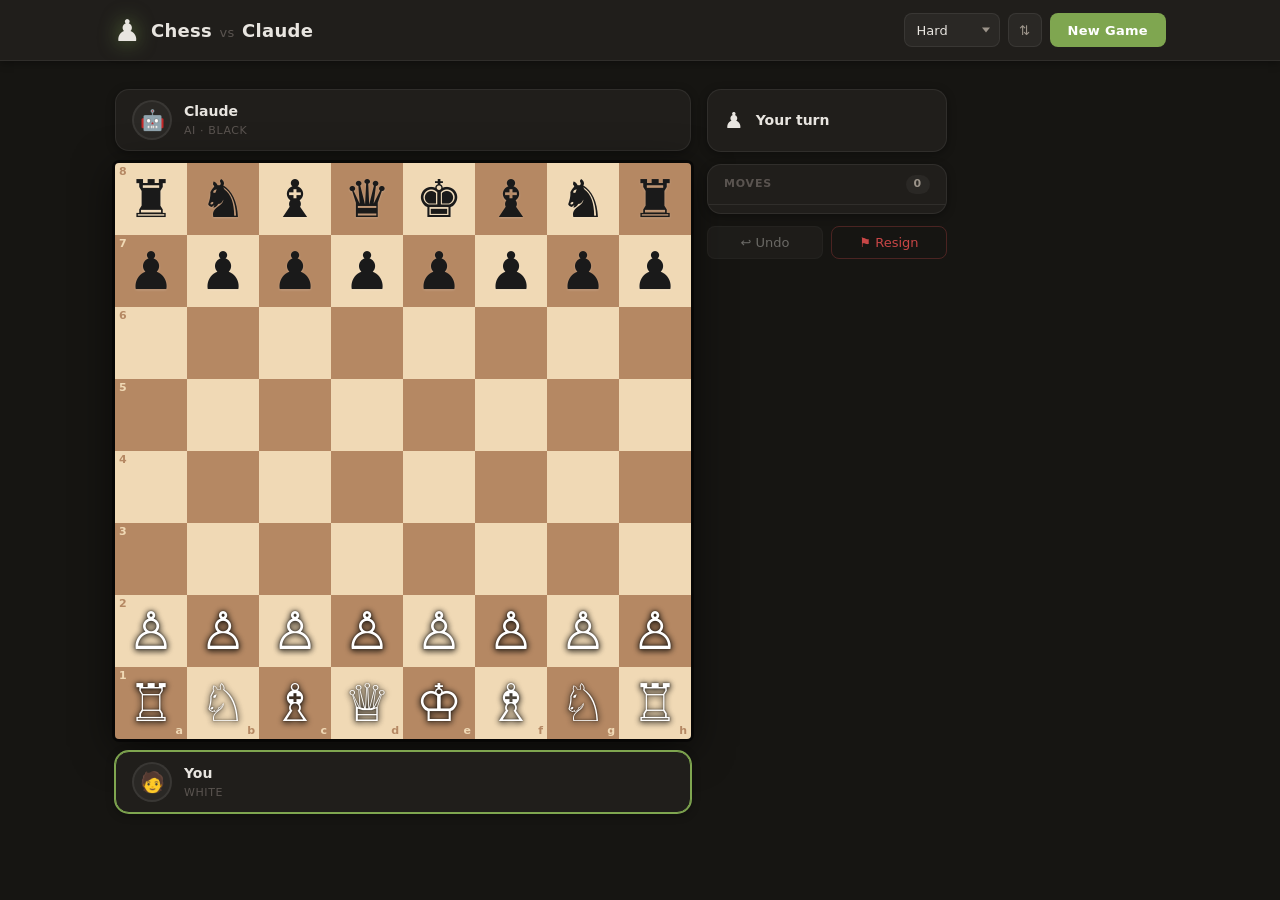
==== chess/index.html @ cbaa5d08 "Initial commit: Chess vs Claude Single-file chess game (chess.html) where you play against a Claude-" ====
<!DOCTYPE html>
<html lang="en">
<head>
  <meta charset="UTF-8" />
  <meta name="viewport" content="width=device-width, initial-scale=1.0" />
  <meta name="description" content="Play chess against a strong AI engine — portfolio project" />
  <title>Chess vs Claude AI</title>
  <link rel="stylesheet" href="css/style.css" />
</head>
<body>

  <!-- ═══════════════════════════ HEADER ═══════════════════════════ -->
  <header class="site-header">
    <div class="header-inner">

      <div class="logo">
        <span class="logo-icon">♟</span>
        <span class="logo-text">Chess<span class="logo-vs"> vs </span>Claude</span>
      </div>

      <div class="header-controls">
        <div class="select-wrap">
          <select id="difficulty" class="select-input" title="AI difficulty">
            <option value="2">Easy</option>
            <option value="3">Medium</option>
            <option value="5" selected>Hard</option>
          </select>
        </div>

        <button id="btn-flip"  class="btn-icon"    title="Flip board">⇅</button>
        <button id="btn-new"   class="btn-primary"  title="New game">New Game</button>
      </div>

    </div>
  </header>

  <!-- ═══════════════════════════ MAIN ════════════════════════════ -->
  <main class="main-content">
    <div class="game-layout">

      <!-- ──────────── BOARD SECTION ──────────── -->
      <section class="board-section">

        <!-- Opponent player card (top) -->
        <div class="player-card" id="player-top">
          <div class="player-avatar" id="avatar-top">🤖</div>
          <div>
            <div class="player-name"  id="name-top">Claude AI</div>
            <div class="player-title" id="title-top">Engine · Hard</div>
          </div>
          <div class="player-material" id="mat-top"></div>
        </div>

        <!-- Chess board -->
        <div class="board-container">
          <div id="board"></div>
        </div>

        <!-- Human player card (bottom) -->
        <div class="player-card" id="player-bottom">
          <div class="player-avatar" id="avatar-bottom">🧑</div>
          <div>
            <div class="player-name"  id="name-bottom">You</div>
            <div class="player-title" id="title-bottom">Player · White</div>
          </div>
          <div class="player-material" id="mat-bottom"></div>
        </div>

      </section>

      <!-- ──────────── SIDE PANEL ──────────── -->
      <aside class="side-panel">

        <!-- Status -->
        <div class="status-card" id="status-card">
          <div class="status-icon" id="status-icon">♟</div>
          <div class="status-text" id="status-text">Your turn</div>
        </div>

        <!-- Move history -->
        <div class="moves-card">
          <div class="moves-header">
            Moves
            <span class="move-count" id="move-count">0</span>
          </div>
          <div class="moves-scroll" id="moves-scroll">
            <div id="moves-list"></div>
          </div>
        </div>

        <!-- Action buttons -->
        <div class="controls-row">
          <button id="btn-undo"   class="btn-secondary">↩ Undo</button>
          <button id="btn-resign" class="btn-danger">⚑ Resign</button>
        </div>

      </aside>

    </div>
  </main>

  <!-- ═══════════════════════ GAME OVER MODAL ═════════════════════ -->
  <div class="modal-overlay hidden" id="gameover-overlay">
    <div class="modal-card">
      <div class="modal-icon"     id="gameover-icon">🏆</div>
      <div class="modal-title"    id="gameover-title">Game Over</div>
      <div class="modal-subtitle" id="gameover-subtitle"></div>
      <div class="modal-actions">
        <button class="btn-primary btn-large" onclick="newGame()">Play Again</button>
      </div>
    </div>
  </div>

  <!-- ═══════════════════════ PROMOTION MODAL ═════════════════════ -->
  <div class="modal-overlay hidden" id="promo-overlay">
    <div class="modal-card promo-card">
      <div class="modal-title">Promote Pawn</div>
      <div class="promo-choices" id="promo-choices"></div>
    </div>
  </div>

  <!-- ═════════════════════════ SCRIPTS ═══════════════════════════ -->
  <script src="js/constants.js"></script>
  <script src="js/engine.js"></script>
  <script src="js/ai.js"></script>
  <script src="js/app.js"></script>

</body>
</html>
---- chess/css/style.css ----
/* ═══════════════════════════════════════════════════════════════
   Chess vs Claude  ·  style.css
   ═══════════════════════════════════════════════════════════════ */

/* ─── Design Tokens ────────────────────────────────────────────── */
:root {
  /* Backgrounds */
  --bg:          #161512;
  --surface-1:   #201e1b;
  --surface-2:   #2a2825;
  --surface-3:   #353230;

  /* Board */
  --sq-light:    #f0d9b5;
  --sq-dark:     #b58863;
  --sq-sel-lt:   #f6f669;
  --sq-sel-dk:   #baca44;
  --sq-mov-lt:   #cdd26f;
  --sq-mov-dk:   #aaa23a;
  --sq-check:    #c84646;

  /* Accent */
  --green:       #7fa650;
  --green-h:     #6b8e42;
  --red:         #c84646;
  --red-h:       #ad3535;

  /* Text */
  --text-1:      #e8e5e0;
  --text-2:      #9c948a;
  --text-3:      #5a5450;

  /* Border */
  --border:      rgba(255 255 255 / .07);

  /* Geometry */
  --sq:          72px;
  --radius:      8px;
  --radius-lg:   14px;
  --gap:         12px;

  /* Motion */
  --ease:        0.15s ease;

  /* Shadows */
  --shadow-sm:   0 2px 8px  rgba(0 0 0 / .35);
  --shadow-md:   0 4px 20px rgba(0 0 0 / .45);
  --shadow-lg:   0 8px 40px rgba(0 0 0 / .6);
}

/* ─── Reset ─────────────────────────────────────────────────────── */
*, *::before, *::after { box-sizing: border-box; margin: 0; padding: 0; }

html { font-size: 16px; scroll-behavior: smooth; }

body {
  background: var(--bg);
  color: var(--text-1);
  font-family: 'Segoe UI', system-ui, -apple-system, sans-serif;
  line-height: 1.5;
  min-height: 100vh;
  display: flex;
  flex-direction: column;
}

button  { font-family: inherit; cursor: pointer; border: none; outline: none; }
select  { font-family: inherit; }
.sr-only {
  position: absolute; width: 1px; height: 1px;
  overflow: hidden; clip: rect(0,0,0,0); white-space: nowrap;
}

/* ─── Site Header ───────────────────────────────────────────────── */
.site-header {
  background: var(--surface-1);
  border-bottom: 1px solid var(--border);
  position: sticky;
  top: 0;
  z-index: 100;
  box-shadow: var(--shadow-sm);
}

.header-inner {
  max-width: 1100px;
  margin: 0 auto;
  padding: 0 24px;
  height: 60px;
  display: flex;
  align-items: center;
  justify-content: space-between;
  gap: 16px;
}

/* Logo */
.logo {
  display: flex;
  align-items: center;
  gap: 10px;
  user-select: none;
}

.logo-icon {
  font-size: 30px;
  filter: drop-shadow(0 0 10px rgba(127 166 80 / .7));
}

.logo-text {
  font-size: 18px;
  font-weight: 700;
  color: var(--text-1);
  letter-spacing: .3px;
}

.logo-vs {
  color: var(--text-3);
  font-weight: 400;
  font-size: 13px;
  margin: 0 3px;
}

/* Header controls */
.header-controls {
  display: flex;
  align-items: center;
  gap: 8px;
}

/* ─── Select ────────────────────────────────────────────────────── */
.select-wrap { position: relative; }

.select-wrap::after {
  content: '';
  position: absolute;
  right: 10px; top: 50%;
  transform: translateY(-50%);
  width: 0; height: 0;
  border-left: 4px solid transparent;
  border-right: 4px solid transparent;
  border-top: 5px solid var(--text-2);
  pointer-events: none;
}

.select-input {
  appearance: none;
  background: var(--surface-2);
  color: var(--text-1);
  border: 1px solid var(--border);
  border-radius: var(--radius);
  padding: 7px 30px 7px 12px;
  font-size: 13px;
  font-weight: 500;
  cursor: pointer;
  transition: border-color var(--ease);
  height: 34px;
}
.select-input:hover  { border-color: rgba(255 255 255 / .15); }
.select-input:focus  { outline: 2px solid var(--green); outline-offset: 1px; }
.select-input option { background: var(--surface-2); }

/* ─── Buttons ───────────────────────────────────────────────────── */
.btn-primary {
  background: var(--green);
  color: #fff;
  border-radius: var(--radius);
  padding: 7px 18px;
  font-size: 13px;
  font-weight: 600;
  letter-spacing: .3px;
  height: 34px;
  transition: background var(--ease), transform 0.1s;
}
.btn-primary:hover  { background: var(--green-h); }
.btn-primary:active { transform: scale(.97); }

.btn-icon {
  background: var(--surface-2);
  color: var(--text-2);
  border: 1px solid var(--border);
  border-radius: var(--radius);
  width: 34px; height: 34px;
  display: flex; align-items: center; justify-content: center;
  transition: background var(--ease), color var(--ease);
  flex-shrink: 0;
}
.btn-icon:hover { background: var(--surface-3); color: var(--text-1); }

.btn-secondary {
  background: var(--surface-2);
  color: var(--text-1);
  border: 1px solid var(--border);
  border-radius: var(--radius);
  padding: 8px 14px;
  font-size: 13px;
  font-weight: 500;
  flex: 1;
  transition: background var(--ease);
}
.btn-secondary:hover { background: var(--surface-3); }
.btn-secondary:disabled { opacity: .4; cursor: not-allowed; }

.btn-danger {
  background: transparent;
  color: var(--red);
  border: 1px solid rgba(200 70 70 / .3);
  border-radius: var(--radius);
  padding: 8px 14px;
  font-size: 13px;
  font-weight: 500;
  flex: 1;
  transition: background var(--ease), border-color var(--ease);
}
.btn-danger:hover { background: rgba(200 70 70 / .1); border-color: rgba(200 70 70 / .6); }

/* ─── Main Layout ───────────────────────────────────────────────── */
.main-content {
  flex: 1;
  display: flex;
  justify-content: center;
  padding: 28px 20px 40px;
}

.game-layout {
  display: flex;
  gap: 16px;
  align-items: flex-start;
  width: 100%;
  max-width: 1050px;
}

/* ─── Board Section ─────────────────────────────────────────────── */
.board-section {
  display: flex;
  flex-direction: column;
  gap: var(--gap);
  flex-shrink: 0;
}

/* ─── Player Cards ──────────────────────────────────────────────── */
.player-card {
  background: var(--surface-1);
  border: 1px solid var(--border);
  border-radius: var(--radius-lg);
  padding: 10px 16px;
  display: flex;
  align-items: center;
  gap: 12px;
  width: calc(var(--sq) * 8);
  box-shadow: var(--shadow-sm);
  transition: border-color var(--ease), box-shadow var(--ease);
}
.player-card.active {
  border-color: var(--green);
  box-shadow: 0 0 0 1px var(--green), var(--shadow-sm);
}

.player-avatar {
  width: 40px; height: 40px;
  border-radius: 50%;
  background: var(--surface-2);
  border: 2px solid var(--border);
  display: flex; align-items: center; justify-content: center;
  font-size: 20px;
  flex-shrink: 0;
}

.player-name  { font-size: 14px; font-weight: 700; color: var(--text-1); }
.player-title { font-size: 11px; color: var(--text-3); text-transform: uppercase; letter-spacing: .6px; margin-top: 1px; }

.player-material {
  margin-left: auto;
  display: flex;
  align-items: center;
  flex-wrap: wrap;
  gap: 1px;
  max-width: 180px;
  justify-content: flex-end;
}
.mat-adv {
  font-size: 11px;
  font-weight: 700;
  color: var(--text-2);
  background: var(--surface-2);
  padding: 1px 6px;
  border-radius: 4px;
  margin-left: 4px;
}

/* ─── Board ─────────────────────────────────────────────────────── */
.board-container { line-height: 0; }

#board {
  display: grid;
  grid-template-columns: repeat(8, var(--sq));
  grid-template-rows:    repeat(8, var(--sq));
  border-radius: 4px;
  overflow: hidden;
  box-shadow: var(--shadow-lg), 0 0 0 3px rgba(0 0 0 / .5);
}

/* ─── Squares ───────────────────────────────────────────────────── */
.sq {
  width: var(--sq); height: var(--sq);
  display: flex; align-items: center; justify-content: center;
  position: relative;
  cursor: pointer;
  user-select: none;
}

.sq.lt  { background: var(--sq-light); }
.sq.dk  { background: var(--sq-dark); }
.sq.slt { background: var(--sq-sel-lt); }
.sq.sdk { background: var(--sq-sel-dk); }
.sq.mlt { background: var(--sq-mov-lt); }
.sq.mdk { background: var(--sq-mov-dk); }
.sq.ck  { background: var(--sq-check) !important; }

/* ─── Pieces ────────────────────────────────────────────────────── */
.pc {
  font-size: 52px;
  line-height: 1;
  z-index: 2;
  pointer-events: none;
  transition: transform .1s ease;
  display: inline-block;
}
.sq:hover .pc       { transform: scale(1.06); }
.sq.slt .pc,
.sq.sdk .pc         { transform: scale(1.1); }

.pc.pw {
  color: #fff;
  filter: drop-shadow(0 1px 3px rgba(0 0 0 / .9))
          drop-shadow(0 0 1px rgba(0 0 0 / .7));
}
.pc.pb {
  color: #1a1a1a;
  filter: drop-shadow(0 1px 1px rgba(255 255 255 / .2));
}

/* ─── Move Indicators ───────────────────────────────────────────── */
.sq.vm::after {
  content: '';
  position: absolute;
  width: 33%; height: 33%;
  background: rgba(0 0 0 / .22);
  border-radius: 50%;
  z-index: 3;
  pointer-events: none;
  animation: dotPop .15s ease;
}
.sq.vc::after {
  content: '';
  position: absolute;
  inset: 0;
  background: radial-gradient(transparent 54%, rgba(0 0 0 / .22) 55%);
  z-index: 3;
  pointer-events: none;
  animation: dotPop .15s ease;
}
@keyframes dotPop {
  from { opacity: 0; transform: scale(.7); }
  to   { opacity: 1; transform: scale(1); }
}

/* Check pulse */
.sq.ck::before {
  content: '';
  position: absolute;
  inset: 0;
  background: radial-gradient(rgba(200 68 68 / .8) 0%, transparent 70%);
  animation: checkPulse 1s ease infinite;
  z-index: 1;
}
@keyframes checkPulse {
  0%, 100% { opacity: 1; }
  50%      { opacity: .4; }
}

/* ─── Coordinates ───────────────────────────────────────────────── */
.coord {
  position: absolute;
  font-size: 11px;
  font-weight: 700;
  line-height: 1;
  pointer-events: none;
  z-index: 4;
}
.coord-r { top: 3px; left: 4px; }
.coord-f { bottom: 3px; right: 4px; }
.sq.lt .coord { color: var(--sq-dark); }
.sq.dk .coord { color: var(--sq-light); }
/* Keep coords visible even when highlighted */
.sq.slt .coord, .sq.mlt .coord { color: rgba(181 136 99 / .7); }
.sq.sdk .coord, .sq.mdk .coord { color: rgba(240 217 181 / .7); }

/* ─── Side Panel ────────────────────────────────────────────────── */
.side-panel {
  display: flex;
  flex-direction: column;
  gap: var(--gap);
  width: 240px;
  flex-shrink: 0;
}

/* ─── Status Card ───────────────────────────────────────────────── */
.status-card {
  background: var(--surface-1);
  border: 1px solid var(--border);
  border-radius: var(--radius-lg);
  padding: 14px 16px;
  display: flex;
  align-items: center;
  gap: 12px;
  box-shadow: var(--shadow-sm);
  min-height: 58px;
  transition: border-color var(--ease);
}
.status-card.thinking { border-color: rgba(255 215 0 / .3); }
.status-card.check    { border-color: rgba(200 70 70 / .5); }
.status-card.gameover { border-color: var(--green); }

.status-icon { font-size: 22px; flex-shrink: 0; display: flex; align-items: center; }
.status-text {
  font-size: 14px;
  font-weight: 600;
  color: var(--text-1);
}
.status-card.thinking .status-text { color: #ffd700; }
.status-card.check    .status-text { color: var(--red); }
.status-card.gameover .status-text { color: var(--green); }

/* Spinner */
.spinner {
  width: 20px; height: 20px;
  border: 2px solid rgba(255 215 0 / .2);
  border-top-color: #ffd700;
  border-radius: 50%;
  animation: spin .7s linear infinite;
  flex-shrink: 0;
}
@keyframes spin { to { transform: rotate(360deg); } }

/* ─── Move History Card ─────────────────────────────────────────── */
.moves-card {
  background: var(--surface-1);
  border: 1px solid var(--border);
  border-radius: var(--radius-lg);
  overflow: hidden;
  flex: 1;
  display: flex;
  flex-direction: column;
  box-shadow: var(--shadow-sm);
  min-height: 0;
}

.moves-header {
  padding: 10px 16px;
  font-size: 11px;
  font-weight: 700;
  text-transform: uppercase;
  letter-spacing: .8px;
  color: var(--text-3);
  border-bottom: 1px solid var(--border);
  display: flex;
  justify-content: space-between;
  align-items: center;
  flex-shrink: 0;
}

.move-count {
  background: var(--surface-2);
  color: var(--text-2);
  font-size: 11px;
  padding: 1px 8px;
  border-radius: 10px;
  font-weight: 600;
  font-variant-numeric: tabular-nums;
}

.moves-scroll {
  overflow-y: auto;
  max-height: 380px;
  flex: 1;
}
.moves-scroll::-webkit-scrollbar       { width: 4px; }
.moves-scroll::-webkit-scrollbar-track { background: transparent; }
.moves-scroll::-webkit-scrollbar-thumb { background: var(--surface-3); border-radius: 2px; }

#moves-list { padding: 4px 0; }

.move-row {
  display: flex;
  align-items: stretch;
  font-size: 13px;
  line-height: 1;
}
.move-row:nth-child(even) { background: rgba(255 255 255 / .025); }
.move-row:hover           { background: rgba(255 255 255 / .05); }

.mn {
  color: var(--text-3);
  font-size: 11px;
  width: 28px;
  display: flex; align-items: center; justify-content: flex-end;
  padding-right: 6px;
  flex-shrink: 0;
  font-variant-numeric: tabular-nums;
}
.mh {
  padding: 5px 7px;
  border-radius: 3px;
  cursor: default;
  transition: background var(--ease), color var(--ease);
  flex: 1;
}
.mh.mw { color: var(--text-1); }
.mh.mb { color: var(--text-2); }
.mh:hover { background: rgba(255 255 255 / .08); color: var(--text-1); }

/* ─── Controls Row ──────────────────────────────────────────────── */
.controls-row {
  display: flex;
  gap: 8px;
}

/* ─── Modals ────────────────────────────────────────────────────── */
.modal-overlay {
  position: fixed;
  inset: 0;
  background: rgba(0 0 0 / .75);
  display: flex;
  align-items: center;
  justify-content: center;
  z-index: 200;
  animation: fadeIn .2s ease;
  padding: 20px;
}
.modal-overlay.hidden { display: none; }

@keyframes fadeIn  { from { opacity: 0; }               to { opacity: 1; } }
@keyframes slideUp { from { opacity: 0; transform: translateY(24px); } to { opacity: 1; transform: none; } }

.modal-card {
  background: var(--surface-2);
  border: 1px solid rgba(255 255 255 / .1);
  border-radius: 20px;
  padding: 40px 44px;
  text-align: center;
  width: min(360px, 100%);
  box-shadow: var(--shadow-lg);
  animation: slideUp .25s ease;
}

.modal-icon     { font-size: 56px; margin-bottom: 16px; }
.modal-title    { font-size: 26px; font-weight: 700; color: var(--text-1); margin-bottom: 8px; }
.modal-subtitle { font-size: 15px; color: var(--text-2); margin-bottom: 28px; }
.modal-actions  { display: flex; flex-direction: column; gap: 10px; }

.btn-primary.btn-large {
  padding: 12px 32px;
  font-size: 15px;
  border-radius: 10px;
  height: auto;
  width: 100%;
}

/* ─── Promotion Dialog ──────────────────────────────────────────── */
.promo-card {
  padding: 28px 32px;
}
.promo-card .modal-title {
  font-size: 17px;
  margin-bottom: 18px;
}
.promo-choices {
  display: flex;
  gap: 8px;
  justify-content: center;
}
.promo-sq {
  width: var(--sq); height: var(--sq);
  display: flex; align-items: center; justify-content: center;
  font-size: 50px;
  cursor: pointer;
  border-radius: var(--radius);
  transition: transform var(--ease), filter var(--ease);
}
.promo-sq:nth-child(odd)  { background: var(--sq-light); }
.promo-sq:nth-child(even) { background: var(--sq-dark); }
.promo-sq:hover { transform: scale(1.12); filter: brightness(1.08); }

/* ─── Responsive ────────────────────────────────────────────────── */
@media (max-width: 860px) {
  :root { --sq: 56px; }
  .side-panel { width: 100%; max-width: calc(var(--sq) * 8); }
  .game-layout { flex-direction: column; align-items: center; }
  .moves-scroll { max-height: 180px; }
  .pc { font-size: 40px; }
  .promo-sq { font-size: 38px; }
}

@media (max-width: 560px) {
  :root { --sq: 44px; }
  .pc { font-size: 30px; }
  .promo-sq { font-size: 30px; }
  .header-inner { padding: 0 12px; }
  .logo-text { display: none; }
  .btn-primary { padding: 7px 12px; font-size: 12px; }
  .main-content { padding: 12px 10px 24px; }
  .modal-card { padding: 28px 24px; }
}

@media (max-width: 400px) {
  :root { --sq: 38px; }
  .pc { font-size: 24px; }
}
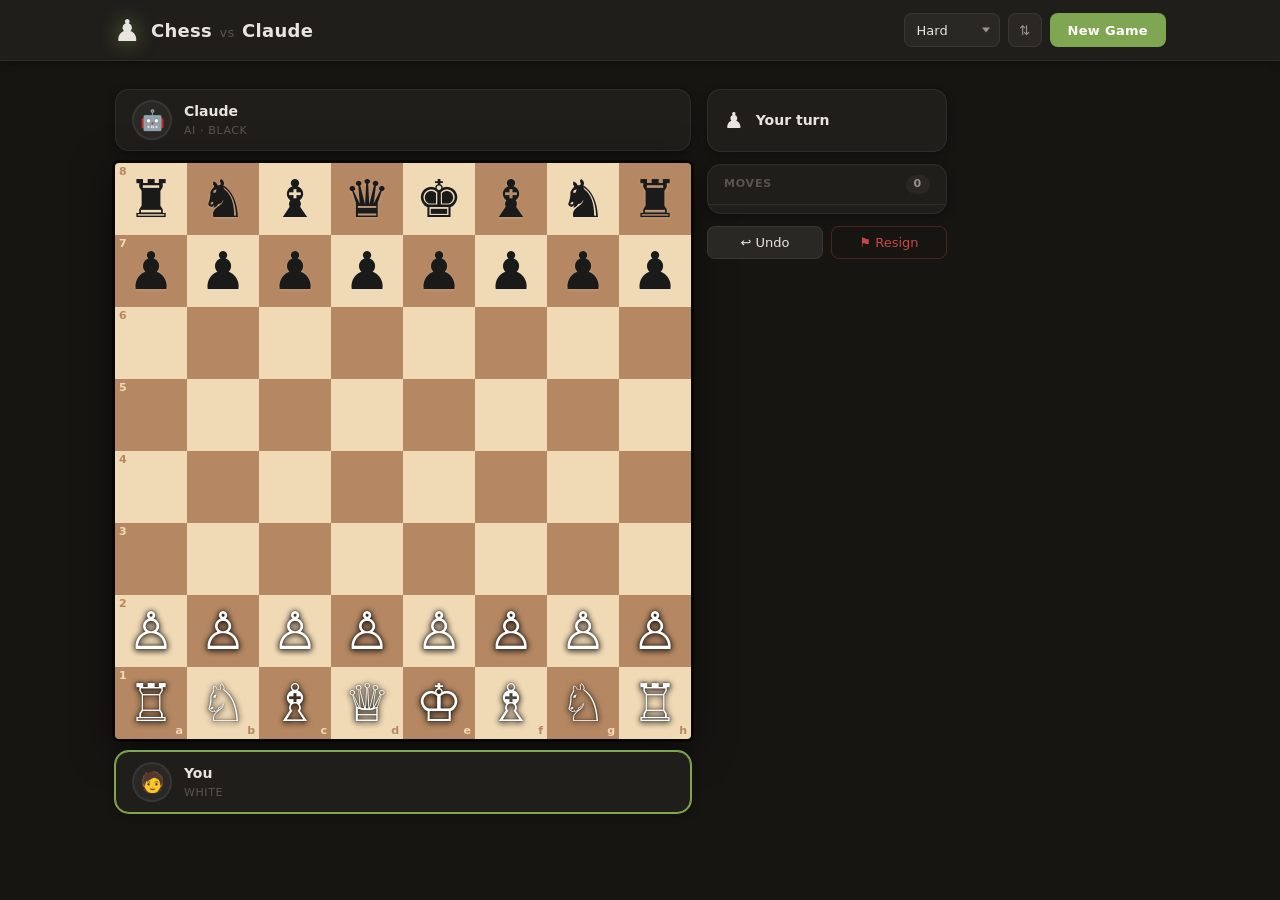
==== commit 9cd01621: "Make the desktop (chess/) Undo button a troll taunt too Matches the single-file version: the modular" ====
--- a/chess/index.html
+++ b/chess/index.html
@@ -119,6 +119,9 @@
     </div>
   </div>
 
+  <!-- Troll taunt toast (shown when you dare to press Undo) -->
+  <div id="toast"></div>
+
   <!-- ═════════════════════════ SCRIPTS ═══════════════════════════ -->
   <script src="js/constants.js"></script>
   <script src="js/engine.js"></script>
--- a/chess/css/style.css
+++ b/chess/css/style.css
@@ -614,3 +614,33 @@
   :root { --sq: 38px; }
   .pc { font-size: 24px; }
 }
+
+/* ─── Troll taunt toast (the "Undo" button) ─────────────────────────────── */
+#toast {
+  position: fixed;
+  left: 50%;
+  top: 50%;
+  transform: translate(-50%, -50%) scale(.4);
+  z-index: 300;
+  background: var(--bg);
+  color: #ffd166;
+  border: 2px solid var(--green);
+  border-radius: var(--radius);
+  padding: 16px 24px;
+  font-size: 22px;
+  font-weight: 800;
+  letter-spacing: .3px;
+  text-align: center;
+  max-width: 80vw;
+  box-shadow: var(--shadow-lg);
+  pointer-events: none;
+  opacity: 0;
+}
+#toast.show { animation: taunt 1.8s ease forwards; }
+@keyframes taunt {
+  0%   { opacity: 0; transform: translate(-50%, -50%) scale(.4) rotate(-9deg); }
+  14%  { opacity: 1; transform: translate(-50%, -50%) scale(1.12) rotate(3deg); }
+  26%  {            transform: translate(-50%, -50%) scale(1) rotate(-2deg); }
+  75%  { opacity: 1; transform: translate(-50%, -50%) scale(1) rotate(0); }
+  100% { opacity: 0; transform: translate(-50%, -50%) scale(.92); }
+}
